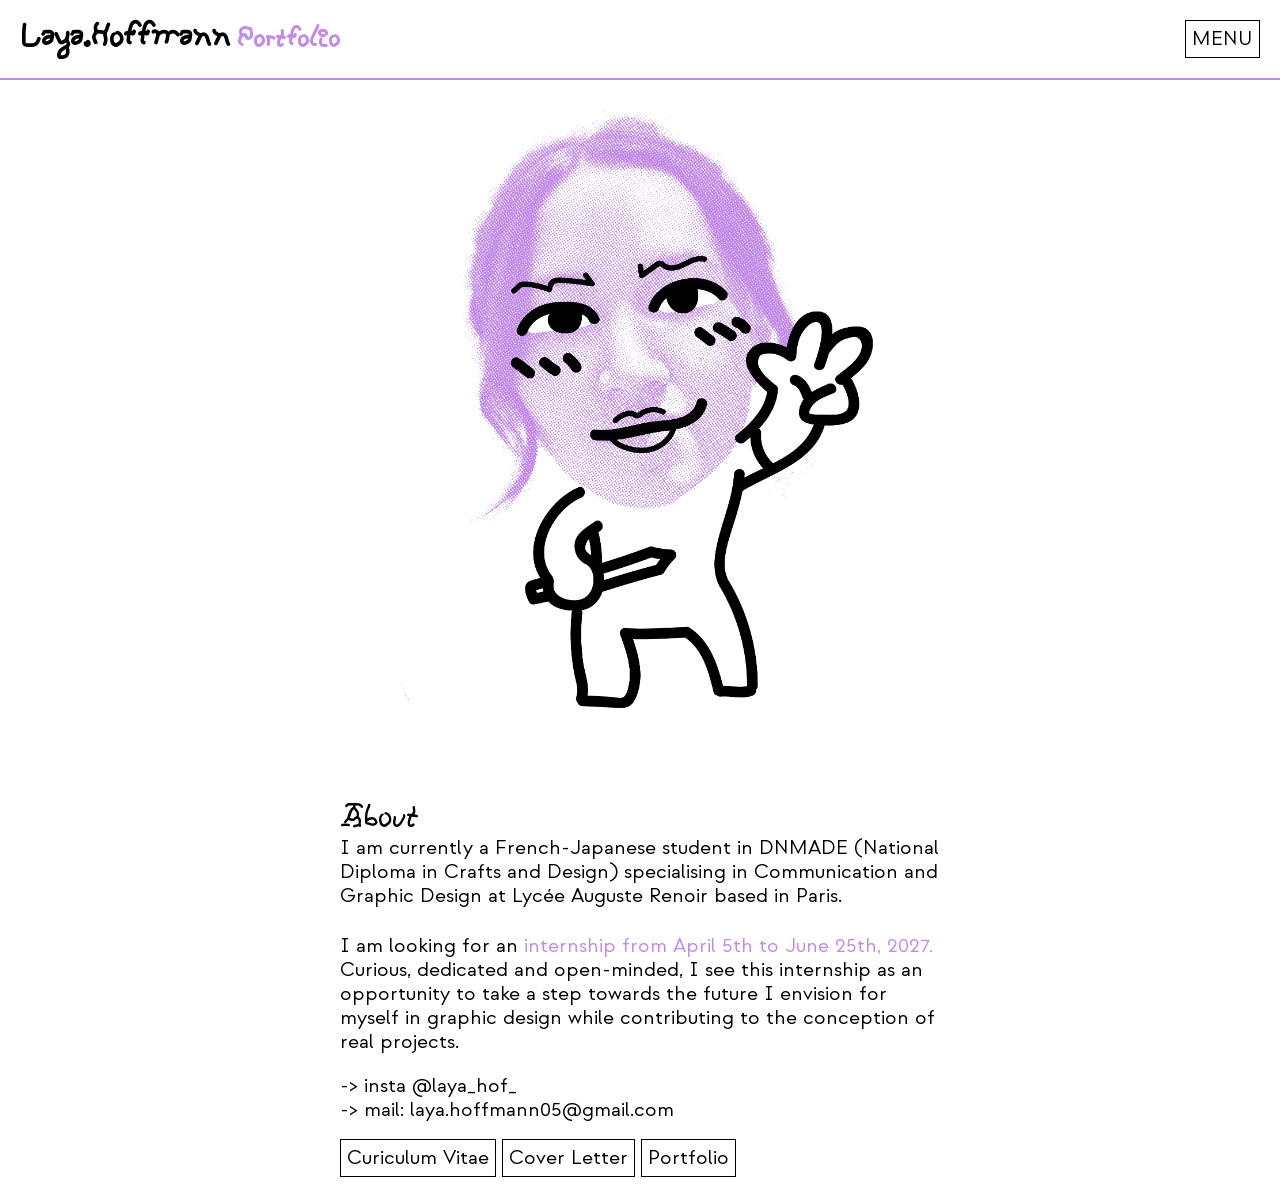
==== about.html @ 1900f134 "ff" ====
<!DOCTYPE html>
<html lang="en">
<head>
    <meta charset="UTF-8">
    <meta name="viewport" content="width=device-width, initial-scale=1.0">
    <title>Laya Hoffmann Portfolio</title>
    <link rel="stylesheet" href="style.css">
    <link rel="shortcut icon" href="img/icon-site.svg" type="image/x-icon">
</head>
<body>

    <header>
        <h1>Laya.H<span class="cadegage">offmann</span> <span class="taille">Portfolio</span></h1>
        <a href="MENU.html" class="button">MENU</a>
    </header>
    
    <div class="grid">
            <img src="img/moi.jpg" alt="avatar">
            <div>
            <p class="sous-titre">About</p>
            <p>
            I am currently a French-Japanese student in DNMADE (National Diploma in Crafts and Design) 
            specialising in Communication and Graphic Design at Lycée Auguste 
            Renoir based in Paris.    
            </p>
            <p>
            I am looking for an <span>internship from April 5th to June 25th, 2027.</span> 
            Curious, dedicated and open-minded, I see this internship as an opportunity to take a step towards the future I envision for myself in graphic design
            while contributing to the conception of real projects.     
            </p>
            <a href="https://www.instagram.com/laya_hof_/">-> insta @laya_hof_</a>
                <br>
            <a href="mailto:laya.hoffmann05@gmail.com">-> mail: laya.hoffmann05@gmail.com</a>
            <br>
            <br>
            <a href="files/CV_Hoffmann-Laya.pdf" class="button">Curiculum Vitae</a>
            <a href="files/CL_Hoffmann-Laya.pdf" class="button">Cover Letter</a>
            <a href="files/CL_Hoffmann-Laya.pdf" class="button">Portfolio</a>

            </div>
        </div>

</body>
---- style.css ----
/*INTEGRATION TYPOS*/
@font-face {
font-family: nudles;
src: url("font/Nudles-Bold.woff2") format("woff2");
}

@font-face {
font-family: strawford;
src: url("font/strawford-regular-webfont.woff2") format("woff2");
}


/*CSS BALISES*/
body{
    background-color: rgb(255, 255, 255);
    color: rgb(0, 0, 0);
    font-family: strawford;
    font-size: 20px;
    max-width: 1900px; 
    margin: 0 auto;
    padding: 0px;
}

header{
    display:grid;
    grid-template-columns: auto auto;
    justify-content: space-between;
    align-items: top;
    padding: 20px;
    border-bottom: 2px solid rgb(194, 138, 234);
    height: 38px;    
}

img{
    width: 100%;
    height: auto;
    display: block;
}

/*liens*/
a{
    color: rgb(0, 0, 0);
    margin: 0;
    text-decoration: none;
}

h1{
    font-family: nudles;
    font-size: 30px;
    margin: 0;
}

span{
    color: #c28aea;
}

p{
    color:#000000;
    margin-top: 26px;
}


/*CSS CLASS*/
.taille{
    font-size: 25px;
    color: #c28aea;
}

.taille2{
    font-size: 25px;
    color: #ffffff;
}

/*ce qui n'est pas affiché sur mobile*/
.cadegage{
    color: #000000;
}

.sous-titre{
    font-size: 30px;
    font-family: nudles;
    margin-top: 20px;
    margin-bottom: 0;
    height:10px;
}

.grid{
    background-color: rgb(255, 255, 255);
    display: grid;
    grid-template-columns: repeat(auto-fill, 600px);
    justify-content: center;
    gap: 70px;
    padding: 30px;
}

.grid-menu{
    background-color: rgba(255, 255, 255, 0);
    padding: 20px;
}

.grid-projet{
    background-color: rgb(255, 255, 255);
    display: grid;
    grid-template-columns: repeat(auto-fill, 300px);
    justify-content: center;
    gap: 20px;
    padding: 30px;
}

/*bouton avant qu'on clique*/
.button{
    color: rgb(0, 0, 0);
    padding: 6px;
    text-decoration: none;
    border: 1px solid rgb(0, 0, 0);
    transition: 0.5s background;
    align-items: center;
}

.button2{
    color: rgb(0, 0, 0);
    padding: 6px;
    text-decoration: none;
    border: 1px solid rgb(0, 0, 0);
    transition: 0.5s background;
    align-items: center;
}

/*bouton quand on clique*/
.button:hover{
    color: rgb(255, 255, 255);
    background-color: #c28aea;
    padding: 6px;
    text-decoration: none;
    border: 1px solid rgb(194, 138, 234);
}

.button2:hover{
    color: rgb(255, 255, 255);
    background-color: rgb(194, 138, 234);
    padding: 6px;
    text-decoration: none;
    border: 1px solid rgb(255, 255, 255);
}

.lien{
    color: #000000;
}

.lien:hover{
    color: #ffffff;
    transition: 0.5s background;
}

/*futur carroussel*/
.bandeau{
    background-color: rgb(0, 0, 0);
    width: 100%;
    margin-bottom: 20px;
}

.menu{
    background-color: #c28aea;
}

.border{
    border-bottom: 2px solid rgb(0, 0, 0);
}


/*bandeau défilant (le contenant) */
.scrolling-text-container {  
    width: 100%;
    height: 40px;
    background: rgb(255, 255, 255);
    overflow: hidden; /*pour pas qu'on voit la fin*/
    display: flex; /*devient parent du texte*/
    align-items: center; 
    position: relative; /*pour pouvoir déplacer le texte*/
    color: rgb(194, 138, 234); 
    margin-bottom: 50px;
    border: 1px solid rgb(194, 138, 234); 

}

/*bandeau défilant (le contenu texte) */
.scrolling-text {  
    white-space: nowrap; /*pour rester sur une ligne*/
    display: inline-block;
    animation: scroll-left 60s linear infinite; /*amène à l'animation créée*/
    font-size: 25px; 
}

/*version gros (le contenant texte) */
.scrolling-text-container-big {
    width: 100%;
    height: 100px;
    background: rgb(255, 255, 255);
    overflow: hidden;
    display: flex;
    align-items: center;
    position: relative;
    color: rgb(194, 138, 234);
    margin-bottom: 50px;
    border: 1px solid rgb(194, 138, 234);

}

/*version gros (le contenu texte) */
.scrolling-text-big {
    white-space: nowrap;
    display: inline-block;
    animation: scroll-left 30s linear infinite;
    font-size: 70px; 
}

/*le hover des images*/
.item-grid{
            display: grid;
            height: 500px;
        }

.item-grid img{
            grid-column: 1/-1;
            grid-row: 1/-1;
}

.item-grid .fx {
            z-index: 9999;
            color:#000000;
            background: #ffffff00;
            margin: 0;
            opacity:0;
            transition: .4s;
            display: grid;
            align-items:center;
            justify-items: center;
            height: 400px;
}

.item-grid:hover .fx{
            opacity:1;
}


/*animation bandeau*/
@keyframes scroll-left { 
    0% { transform: translateX(0); }  /*fais commencer à gauche*/
    100% { transform: translateX(-50%); } /*défile vers la droite*/
}

/*adaptation mobile*/
@media (max-width: 600px) {
    .grid {
        grid-template-columns: 1fr; /*une seule colonne sur mobile*/
        gap: 20px; /*réduit l'espace entre les éléments*/
    }
    h1 {
        font-size: 30px; /*réduit la taille du titre sur mobile*/
    }
    h1 span {
        font-size: 25px; /*réduit la taille du sous-titre sur mobile*/
    }
    header {
        padding: 10px; /*réduit le padding du header sur mobile*/
        height: auto; /*ajuste la hauteur automatiquement sur mobile*/
    }
    .sous-titre {
    font-size: 25px;
    font-family: nudles;
    }

    .cadegage{
        display:none;
    
    }
    .item-grid .fx {
        height: 220px;
        background-color: rgba(255, 255, 255, 0);
    }
    .item-grid{
        height: auto;
    }

}
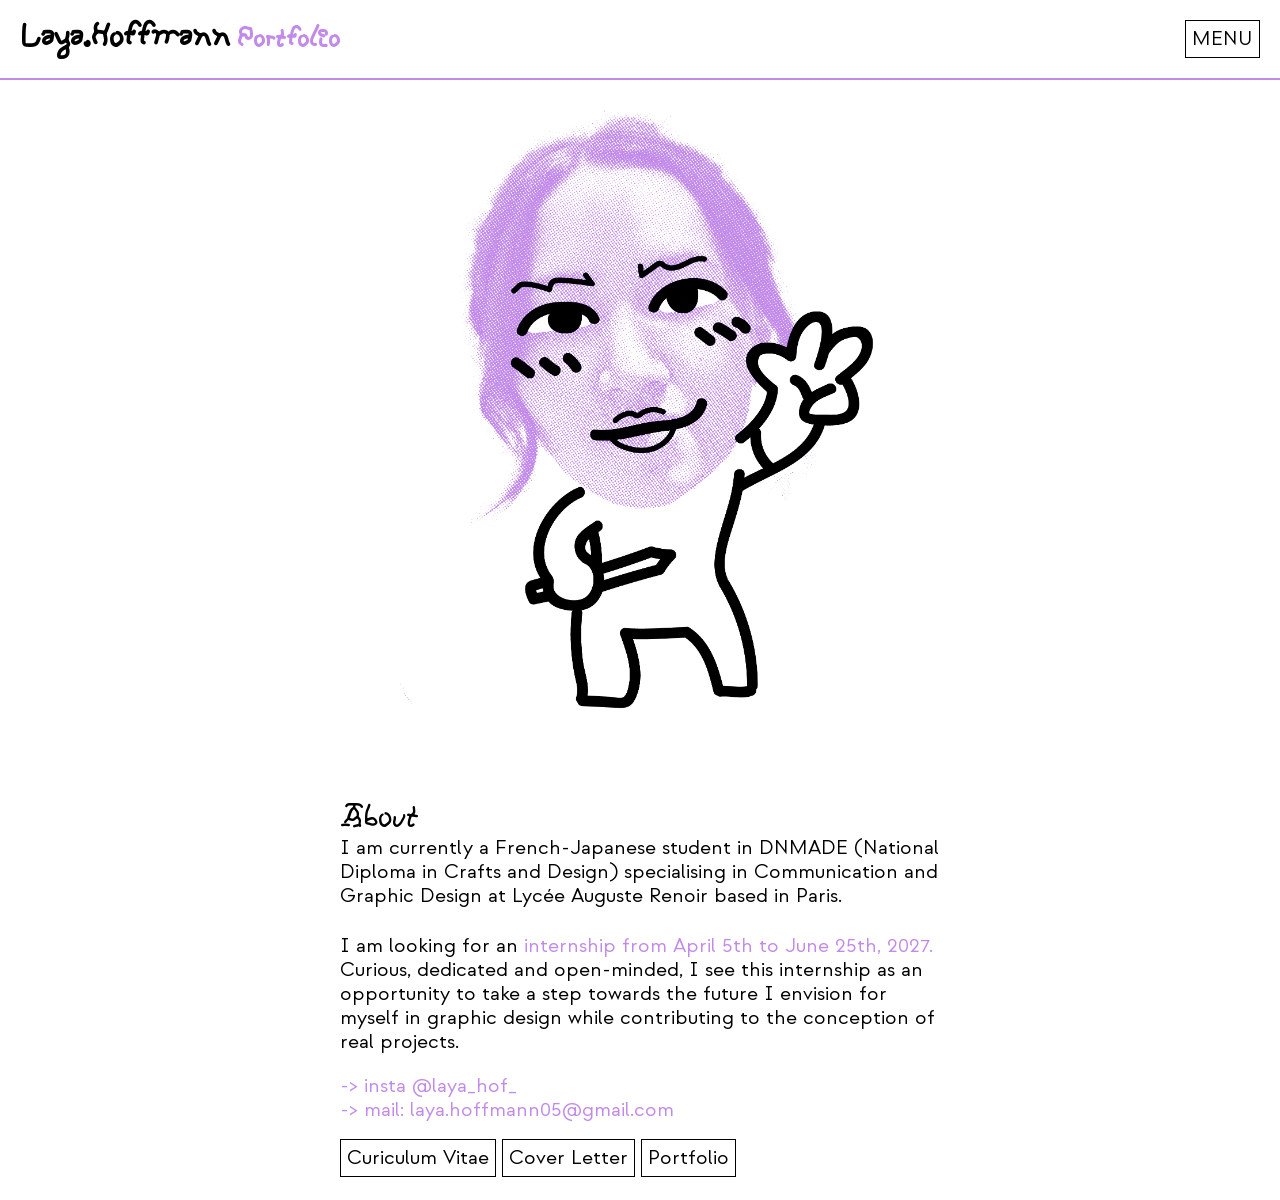
==== commit 0f0b8af0: "ff" ====
--- a/about.html
+++ b/about.html
@@ -28,9 +28,9 @@
             Curious, dedicated and open-minded, I see this internship as an opportunity to take a step towards the future I envision for myself in graphic design
             while contributing to the conception of real projects.     
             </p>
-            <a href="https://www.instagram.com/laya_hof_/">-> insta @laya_hof_</a>
+            <a class="violet" href="https://www.instagram.com/laya_hof_/">-> insta @laya_hof_</a>
                 <br>
-            <a href="mailto:laya.hoffmann05@gmail.com">-> mail: laya.hoffmann05@gmail.com</a>
+            <a class="violet" href="mailto:laya.hoffmann05@gmail.com">-> mail: laya.hoffmann05@gmail.com</a>
             <br>
             <br>
             <a href="files/CV_Hoffmann-Laya.pdf" class="button">Curiculum Vitae</a>
--- a/style.css
+++ b/style.css
@@ -61,6 +61,9 @@
 
 
 /*CSS CLASS*/
+.violet{
+    color: #c28aea;
+}
 .taille{
     font-size: 25px;
     color: #c28aea;
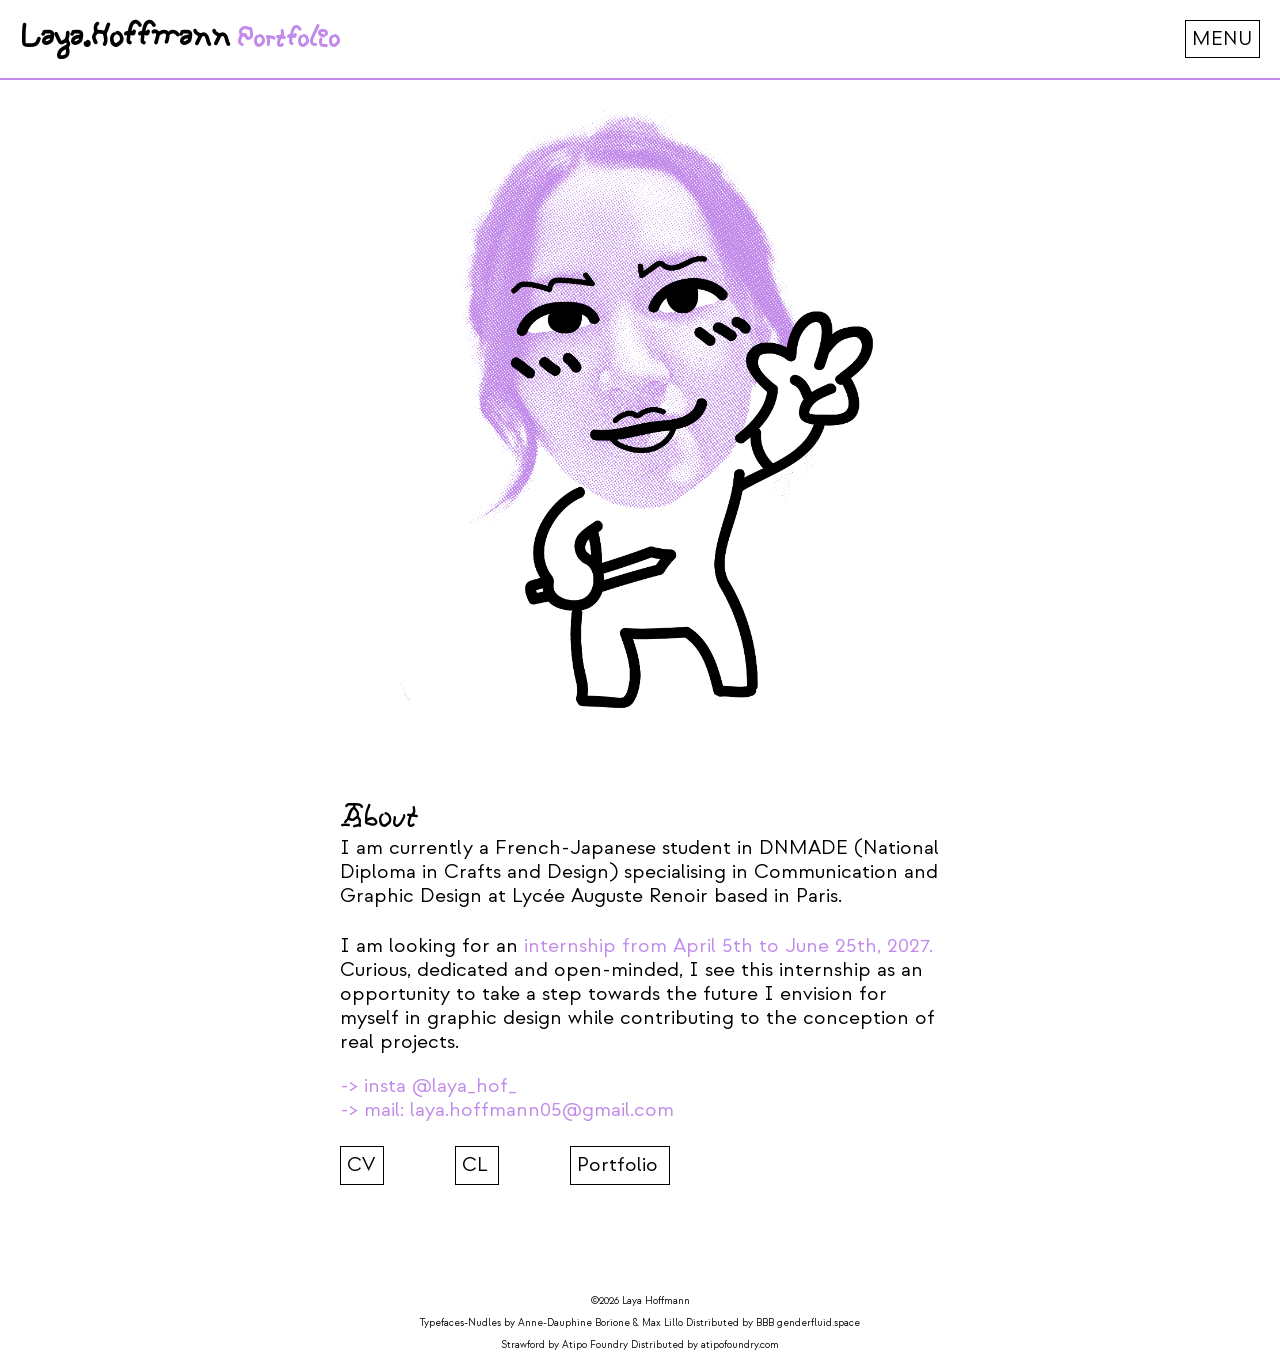
==== commit 83d9315c: "kk" ====
--- a/about.html
+++ b/about.html
@@ -33,11 +33,20 @@
             <a class="violet" href="mailto:laya.hoffmann05@gmail.com">-> mail: laya.hoffmann05@gmail.com</a>
             <br>
             <br>
-            <a href="files/CV_Hoffmann-Laya.pdf" class="button">Curiculum Vitae</a>
-            <a href="files/CL_Hoffmann-Laya.pdf" class="button">Cover Letter</a>
-            <a href="files/CL_Hoffmann-Laya.pdf" class="button">Portfolio</a>
-
+            <div class="gridbutton">
+            <a href="files/CV_Hoffmann-Laya.pdf" class="button3">CV</a>
+            <a href="files/CL_Hoffmann-Laya.pdf" class="button3">CL</a>
+            <a href="files/Portfolio_Hoffmann-Laya.pdf" class="button">Portfolio</a>
+            </div>
             </div>
         </div>
 
+    <footer class="footer">
+        <div>
+        <p class="margin">©2026 Laya Hoffmann</p>
+        <p class="margin">Typefaces-Nudles by Anne-Dauphine Borione & Max Lillo Distributed by BBB genderfluid.space</p>
+        <p class="margin">Strawford by Atipo Foundry Distributed by atipofoundry.com</p>
+        </div>
+    </footer>
+
 </body>
--- a/style.css
+++ b/style.css
@@ -61,6 +61,10 @@
 
 
 /*CSS CLASS*/
+
+.margin{
+    margin-top: 0;
+}
 .violet{
     color: #c28aea;
 }
@@ -96,6 +100,12 @@
     padding: 30px;
 }
 
+.gridbutton{
+    gap: 15px;
+    display: grid;
+    grid-template-columns: repeat(auto-fill, 100px);
+}
+
 .grid-menu{
     background-color: rgba(255, 255, 255, 0);
     padding: 20px;
@@ -129,6 +139,17 @@
     align-items: center;
 }
 
+.button3{
+    color: rgb(0, 0, 0);
+    padding: 6px;
+    text-decoration: none;
+    border: 1px solid rgb(0, 0, 0);
+    transition: 0.5s background;
+    align-items: center;
+    height: 25px;
+    width: 30px;
+}
+
 /*bouton quand on clique*/
 .button:hover{
     color: rgb(255, 255, 255);
@@ -146,6 +167,14 @@
     border: 1px solid rgb(255, 255, 255);
 }
 
+.button3:hover{
+    color: rgb(255, 255, 255);
+    background-color: rgb(194, 138, 234);
+    padding: 6px;
+    text-decoration: none;
+    border: 1px solid rgb(255, 255, 255);
+}
+
 .lien{
     color: #000000;
 }
@@ -153,13 +182,6 @@
 .lien:hover{
     color: #ffffff;
     transition: 0.5s background;
-}
-
-/*futur carroussel*/
-.bandeau{
-    background-color: rgb(0, 0, 0);
-    width: 100%;
-    margin-bottom: 20px;
 }
 
 .menu{
@@ -182,7 +204,7 @@
     position: relative; /*pour pouvoir déplacer le texte*/
     color: rgb(194, 138, 234); 
     margin-bottom: 50px;
-    border: 1px solid rgb(194, 138, 234); 
+    border: 2px solid rgb(194, 138, 234); 
 
 }
 
@@ -205,7 +227,7 @@
     position: relative;
     color: rgb(194, 138, 234);
     margin-bottom: 50px;
-    border: 1px solid rgb(194, 138, 234);
+    border: 1px solid #c28aea;
 
 }
 
@@ -245,6 +267,16 @@
             opacity:1;
 }
 
+.footer{
+    font-size: 10px;
+    font-family: "strawford";
+    margin-top: 80px;
+    text-align: center;
+    justify-content: center;
+    margin-left: auto;
+    margin-right: auto;
+}
+
 
 /*animation bandeau*/
 @keyframes scroll-left { 
@@ -284,5 +316,62 @@
     .item-grid{
         height: auto;
     }
-
-}+}
+
+/*test-carroussel*/
+
+.carousel {
+    position: relative;
+    width: 100%;
+    max-width: 3000px;
+    aspect-ratio: 3000 / 950;
+    margin: 0 auto;
+    overflow: hidden;/* cache les diapositives hors cadre */
+  }
+
+  .track { /*pour aligner les images*/
+    display: flex;
+    height: 100%;
+    transition: transform .7s cubic-bezier(.65, 0, .35, 1);
+  }
+
+  .slide {
+    flex: 0 0 100%;   
+    position: relative;
+    display: flex;
+    align-items: center;
+    background-size: cover;  
+    background-position: center;
+    color: #fff;
+  }
+
+
+  .slide:nth-child(1) { background-image: url("img/fanzine-futur/fanzine-bandeau.jpg"); }
+  .slide:nth-child(2) { background-image: url("img/babyboo/babyboo-bandeau.jpg"); }
+  .slide:nth-child(3) { background-image: url("img/gangsters/gangster.jpg");}
+  .slide:nth-child(4) { background-image: url("img/kabane-cafe/kabane-bandeau.jpg");}
+  .slide:nth-child(5) { background-image: url("img/photo/photo-bandeau.jpg");}
+  .slide:nth-child(6) { background-image: url("img/minuscule/minuscule-bandeau.jpg");}
+
+  
+  .arrow {
+    position: absolute;
+    top: 50%;
+    transform: translateY(-50%);
+    width: 3.2em; height: 3.2em;
+    border: 0;
+    border-radius: 50%;
+    background-color: #00000000;
+    color: #c28aea;
+    font-size: clamp(.7rem, 1.2vw, 1.2rem);
+    cursor: pointer;
+  }
+  .arrow:hover { background: #ffffff73; }
+  .prev { left: 2%; }
+  .next { right: 2%; }
+  
+  .arrow:focus-visible, .dot:focus-visible, .slide-text a:focus-visible {
+    outline: 3px solid #ffd54a;
+    outline-offset: 2px;
+  }
+
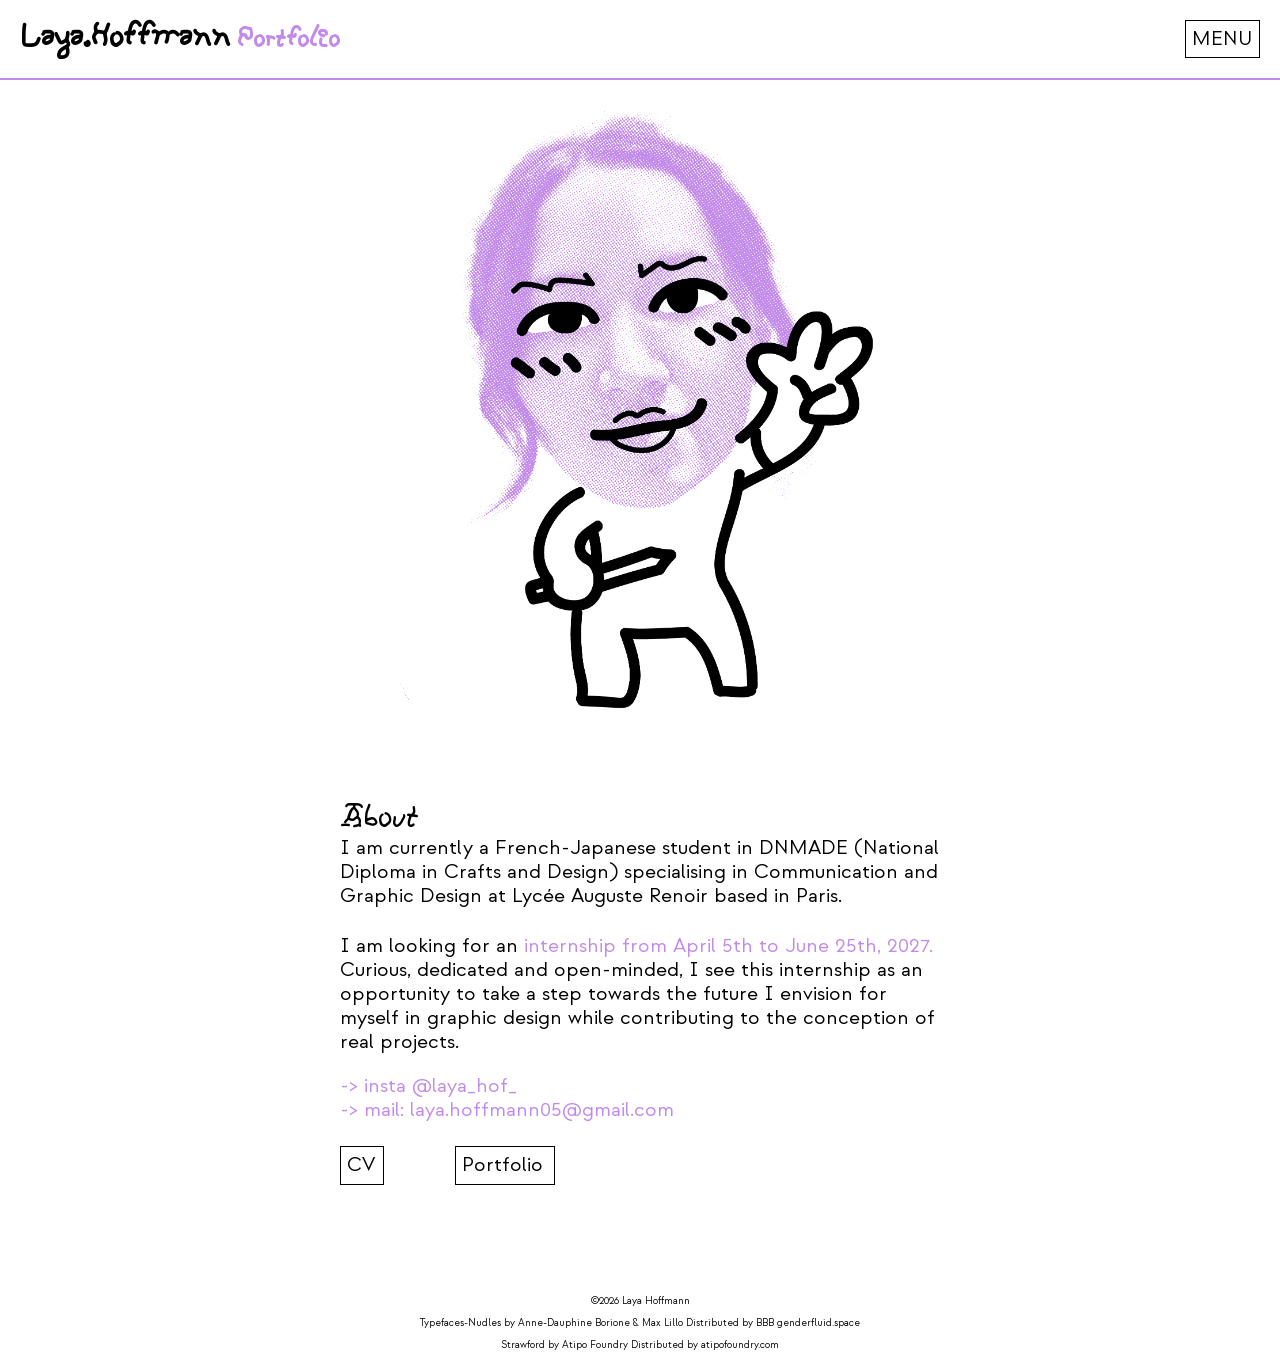
==== commit 106c31a1: "Update about.html" ====
--- a/about.html
+++ b/about.html
@@ -35,7 +35,6 @@
             <br>
             <div class="gridbutton">
             <a href="files/CV_Hoffmann-Laya.pdf" class="button3">CV</a>
-            <a href="files/CL_Hoffmann-Laya.pdf" class="button3">CL</a>
             <a href="files/Portfolio_Hoffmann-Laya.pdf" class="button">Portfolio</a>
             </div>
             </div>
--- a/style.css
+++ b/style.css
@@ -98,6 +98,13 @@
     justify-content: center;
     gap: 70px;
     padding: 30px;
+}
+
+.grid2 {
+        grid-template-columns: 1fr; 
+        padding: 30px;
+        align-items: center;
+        
 }
 
 .gridbutton{
@@ -204,7 +211,8 @@
     position: relative; /*pour pouvoir déplacer le texte*/
     color: rgb(194, 138, 234); 
     margin-bottom: 50px;
-    border: 2px solid rgb(194, 138, 234); 
+    border-top: 2px solid rgb(194, 138, 234);
+    border-bottom: 2px solid rgb(194, 138, 234); 
 
 }
 
@@ -361,12 +369,12 @@
     width: 3.2em; height: 3.2em;
     border: 0;
     border-radius: 50%;
-    background-color: #00000000;
+    background-color: #ffffff7b;
     color: #c28aea;
     font-size: clamp(.7rem, 1.2vw, 1.2rem);
     cursor: pointer;
   }
-  .arrow:hover { background: #ffffff73; }
+  .arrow:hover { background: #ffffffda; }
   .prev { left: 2%; }
   .next { right: 2%; }
   
